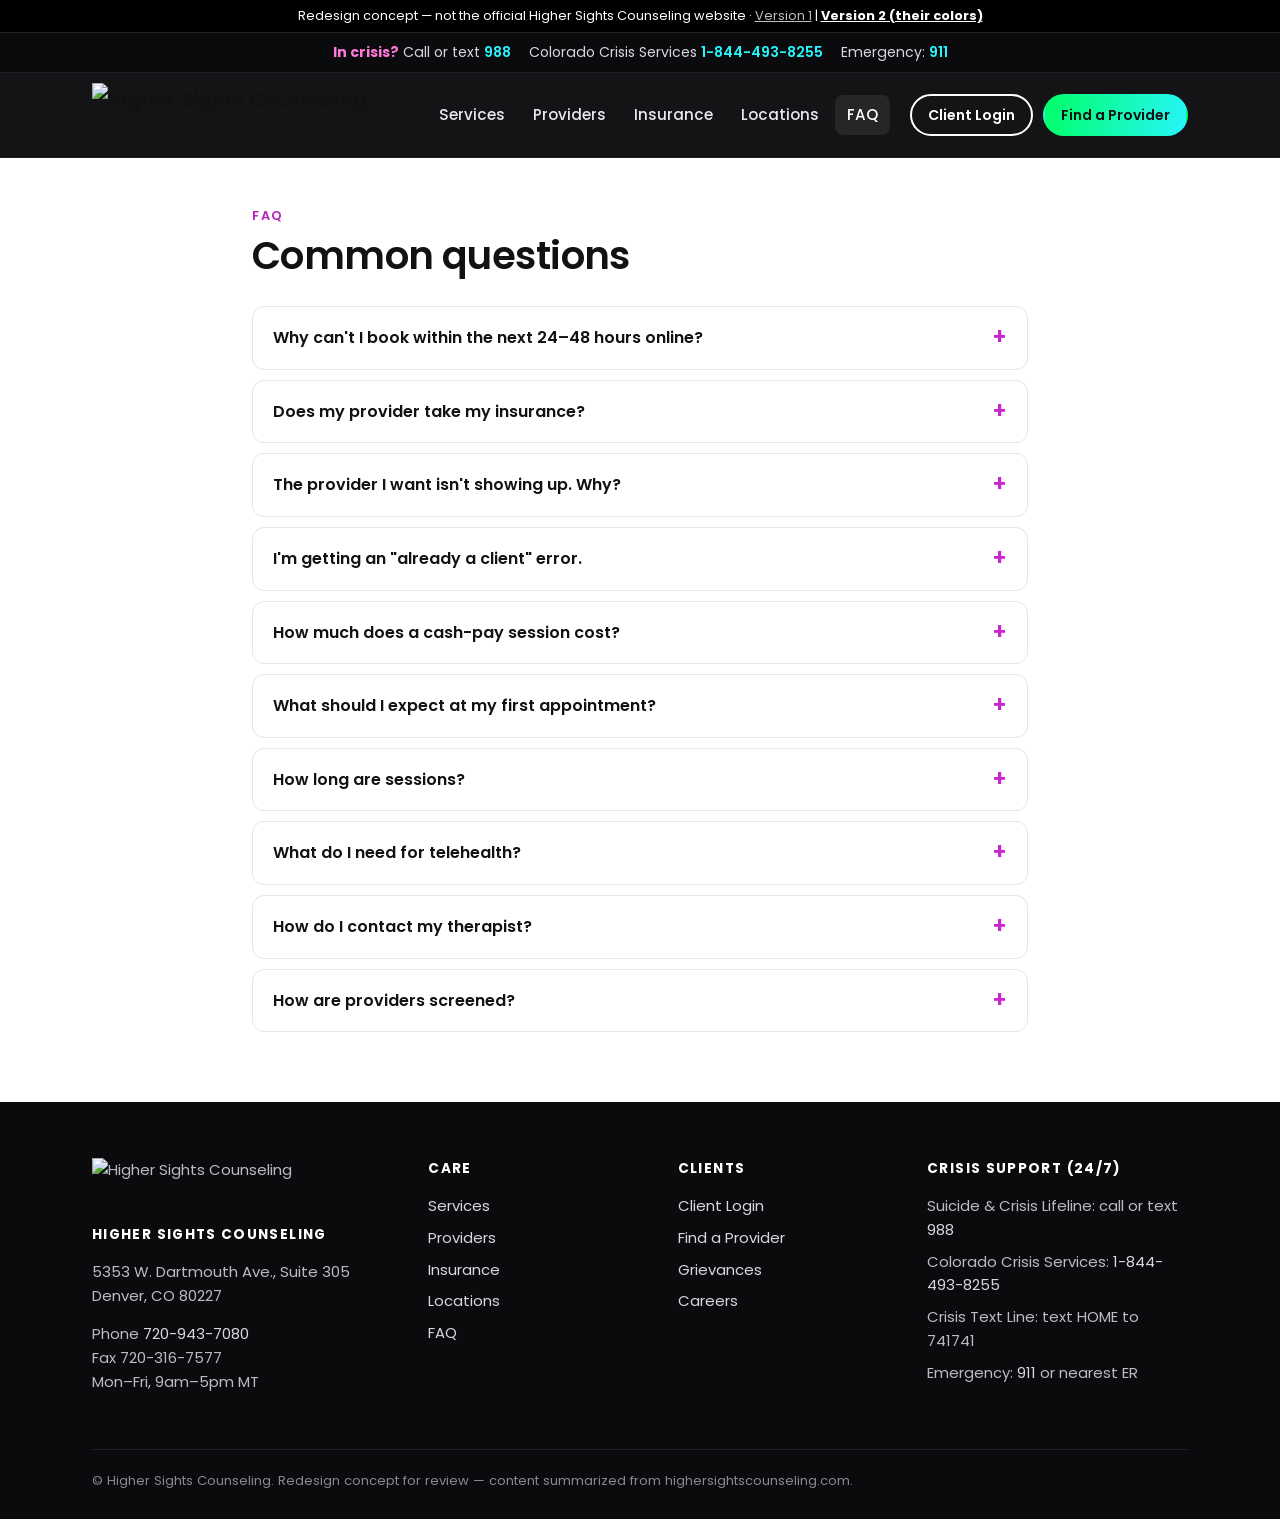
==== faq-v2.html @ 7c248eeb "Move Insurance and FAQ to their own pages; Services above Getting Started" ====
<!DOCTYPE html>
<html lang="en">
<head>
<meta charset="utf-8">
<meta name="viewport" content="width=device-width,initial-scale=1">
<title>Frequently Asked Questions | Higher Sights Counseling</title>
<meta name="description" content="In-person and online therapy and medication management across Colorado. 150+ providers, most insurance accepted including Medicaid and Medicare.">
<meta name="robots" content="noindex">
<link rel="preconnect" href="https://fonts.googleapis.com"><link rel="preconnect" href="https://fonts.gstatic.com" crossorigin>
<link href="https://fonts.googleapis.com/css2?family=Poppins:wght@400;500;600;700&display=swap" rel="stylesheet">
<link rel="stylesheet" href="style.css?v=7">
<link rel="stylesheet" href="theme-v2.css?v=7">
</head>
<body>
<a class="skip" href="#main">Skip to content</a>
<div class="concept">Redesign concept — not the official Higher Sights Counseling website · <a href="index-v2.html" style="color:inherit;opacity:.75">Version 1</a> | <a href="index-v2.html" style="color:inherit;font-weight:700;text-decoration:underline">Version 2 (their colors)</a></div>
<div class="crisis"><div class="wrap">
  <span><strong>In crisis?</strong> Call or text <a href="tel:988">988</a></span>
  <span>Colorado Crisis Services <a href="tel:18444938255">1-844-493-8255</a></span>
  <span>Emergency: <a href="tel:911">911</a></span>
</div></div>

<header class="site" id="top">
  <div class="wrap">
    <a class="logo" href="index-v2.html"><img src="https://www.highersightscounseling.com/wp-content/uploads/2024/10/highersightstransparent.png" alt="Higher Sights Counseling"></a>
    <button class="menu-btn" aria-expanded="false" onclick="this.closest('header').classList.toggle('open');this.setAttribute('aria-expanded',this.closest('header').classList.contains('open'))">Menu</button>
    <nav class="main" aria-label="Main">
      <a href="index-v2.html#services">Services</a>
      <a href="providers-v2.html">Providers</a>
      <a href="insurance-v2.html">Insurance</a>
      <a href="index-v2.html#locations">Locations</a>
      <a href="faq-v2.html" aria-current="page">FAQ</a>
    </nav>
    <div class="header-cta">
      <a class="btn btn-outline btn-sm" href="https://app.highersightsportal.com">Client Login</a>
      <a class="btn btn-primary btn-sm" href="https://www.highersightscounseling.com/contact/">Find a Provider</a>
    </div>
  </div>
</header>

<main id="main">
<section id="faq" style="padding-top:48px">
  <div class="wrap" style="max-width:820px">
    <div class="section-head"><div class="eyebrow">FAQ</div><h2>Common questions</h2></div>
    <details><summary>Why can't I book within the next 24–48 hours online?</summary><p>Your provider needs time to accept the request and we need to verify your insurance. Once you're confirmed, you can message your provider in the portal to ask about an earlier time.</p></details>
    <details><summary>Does my provider take my insurance?</summary><p>Most plans are accepted, but each one is verified individually. Check the billing NPI on your provider's profile and call your insurer to confirm they're in network — appointments may be canceled if a provider can't accept your plan.</p></details>
    <details><summary>The provider I want isn't showing up. Why?</summary><p>They may not take your insurance, may not treat your specific concern, or may not have openings. Try another provider, choose telehealth to see more options, or join the waitlist.</p></details>
    <details><summary>I'm getting an "already a client" error.</summary><p>The portal allows one email address per provider relationship. Use a different email to request a new provider, or call the front desk for help.</p></details>
    <details><summary>How much does a cash-pay session cost?</summary><p>It depends on the provider and session length. The matching questionnaire shows each available provider's rate.</p></details>
    <details><summary>What should I expect at my first appointment?</summary><p>Arrive 10 minutes early (or join your video link early). Your provider will ask about your background and what brought you in, and you'll set goals together. You can skip anything you're not ready to talk about.</p></details>
    <details><summary>How long are sessions?</summary><p>Consultations are 10–15 minutes, standard sessions about 50 minutes, and first assessments up to 75 minutes.</p></details>
    <details><summary>What do I need for telehealth?</summary><p>A device with a camera, a reliable internet connection, and a private space where you can talk freely.</p></details>
    <details><summary>How do I contact my therapist?</summary><p>Current clients: <a href="https://app.highersightsportal.com">log in to the client portal</a> and use the Chat icon. The front desk answers calls and emails only during office hours — in an emergency, call 911 or 988.</p></details>
    <details><summary>How are providers screened?</summary><p>Every provider is interviewed, passes federal and state background checks (re-run monthly), and has three professional references and their licensing-board history reviewed.</p></details>
  </div>
</section>
</main>

<footer class="site">
  <div class="wrap">
    <div class="cols">
      <div>
        <img class="footer-logo" src="https://www.highersightscounseling.com/wp-content/uploads/2024/10/highersightstransparent.png" alt="Higher Sights Counseling">
        <h4>Higher Sights Counseling</h4>
        <p>5353 W. Dartmouth Ave., Suite 305<br>Denver, CO 80227</p>
        <p>Phone <a href="tel:17209437080">720-943-7080</a><br>Fax 720-316-7577<br>Mon–Fri, 9am–5pm MT</p>
      </div>
      <div>
        <h4>Care</h4>
        <ul><li><a href="index-v2.html#services">Services</a></li><li><a href="providers-v2.html">Providers</a></li><li><a href="insurance-v2.html">Insurance</a></li><li><a href="index-v2.html#locations">Locations</a></li><li><a href="faq-v2.html">FAQ</a></li></ul>
      </div>
      <div>
        <h4>Clients</h4>
        <ul><li><a href="https://app.highersightsportal.com">Client Login</a></li><li><a href="https://www.highersightscounseling.com/contact/">Find a Provider</a></li><li><a href="https://www.highersightscounseling.com/grievance/">Grievances</a></li><li><a href="https://www.highersightscounseling.com/careers/">Careers</a></li></ul>
      </div>
      <div>
        <h4>Crisis support (24/7)</h4>
        <ul>
          <li>Suicide &amp; Crisis Lifeline: call or text <a href="tel:988">988</a></li>
          <li>Colorado Crisis Services: <a href="tel:18444938255">1-844-493-8255</a></li>
          <li>Crisis Text Line: text HOME to 741741</li>
          <li>Emergency: <a href="tel:911">911</a> or nearest ER</li>
        </ul>
      </div>
    </div>
    <div class="fine">© Higher Sights Counseling. Redesign concept for review — content summarized from highersightscounseling.com.</div>
  </div>
</footer>

<script src="providers.js?v=5"></script>
</body>
</html>
---- style.css ----
:root{
  --ink:#1d2b33; --muted:#5a6b73; --line:#e3e8e6;
  --bg:#fbfaf7; --card:#ffffff; --sand:#f3eee5; --sage:#e8efe9;
  --brand:#1f5c63; --brand-dark:#16454a; --accent:#c9824a;
  --radius:14px; --shadow:0 1px 2px rgba(0,0,0,.04),0 6px 20px rgba(20,40,45,.06);
  --serif:"Fraunces",Georgia,serif; --sans:"Inter",system-ui,-apple-system,Segoe UI,Roboto,sans-serif;
}
*{box-sizing:border-box}
html{scroll-behavior:smooth}
body{margin:0;font-family:var(--sans);color:var(--ink);background:var(--bg);line-height:1.6;font-size:17px}
img{max-width:100%;display:block}
a{color:var(--brand)}
a:hover{color:var(--brand-dark)}
.wrap{max-width:1140px;margin:0 auto;padding:0 22px}
h1,h2,h3{font-family:var(--serif);font-weight:600;line-height:1.15;margin:0 0 .5em;letter-spacing:-.01em}
h1{font-size:clamp(2.2rem,5vw,3.6rem)}
h2{font-size:clamp(1.7rem,3.2vw,2.4rem)}
h3{font-size:1.2rem}
p{margin:0 0 1em}
.eyebrow{font-size:.8rem;font-weight:600;letter-spacing:.12em;text-transform:uppercase;color:var(--accent);margin-bottom:.6em}
.lead{font-size:1.15rem;color:var(--muted);max-width:640px}
.skip{position:absolute;left:-999px}.skip:focus{left:12px;top:12px;background:#fff;padding:8px 12px;z-index:100}

/* concept ribbon + crisis bar */
.concept{background:#2b2b2b;color:#fff;font-size:.8rem;text-align:center;padding:6px 12px}
.crisis{background:var(--sand);font-size:.88rem;border-bottom:1px solid var(--line)}
.crisis .wrap{display:flex;gap:18px;flex-wrap:wrap;justify-content:center;padding-top:8px;padding-bottom:8px}
.crisis strong{color:#8a3b1a}
.crisis a{font-weight:600;text-decoration:none}

/* header */
header.site{position:sticky;top:0;z-index:50;background:rgba(251,250,247,.94);backdrop-filter:blur(8px);border-bottom:1px solid var(--line)}
header.site .wrap{display:flex;align-items:center;gap:20px;height:72px}
.logo{display:flex;align-items:center;gap:10px;text-decoration:none;color:var(--ink);font-family:var(--serif);font-size:1.3rem;font-weight:600;white-space:nowrap}
.logo .mark{width:34px;height:34px;border-radius:50%;background:var(--brand);display:grid;place-items:center}
.logo .mark svg{width:20px;height:20px}
nav.main{display:flex;gap:4px;margin-left:auto}
nav.main a{padding:8px 12px;border-radius:8px;text-decoration:none;color:var(--ink);font-size:.95rem;font-weight:500}
nav.main a:hover,nav.main a[aria-current]{background:var(--sage);color:var(--brand-dark)}
.header-cta{display:flex;gap:10px}
.menu-btn{display:none;margin-left:auto;background:none;border:1px solid var(--line);border-radius:8px;padding:8px 12px;font:inherit;cursor:pointer}

.btn{display:inline-flex;align-items:center;gap:8px;padding:12px 20px;border-radius:999px;font-weight:600;font-size:.95rem;text-decoration:none;border:2px solid transparent;cursor:pointer;transition:.15s}
.btn-primary{background:var(--brand);color:#fff}
.btn-primary:hover{background:var(--brand-dark);color:#fff}
.btn-outline{border-color:var(--brand);color:var(--brand);background:transparent}
.btn-outline:hover{background:var(--brand);color:#fff}
.btn-sm{padding:8px 16px;font-size:.88rem}

/* hero */
.hero{padding:72px 0 64px;background:radial-gradient(1200px 500px at 85% 0%,var(--sage),transparent 60%)}
.hero .grid{display:grid;grid-template-columns:1.2fr 1fr;gap:48px;align-items:center}
.hero .actions{display:flex;gap:12px;flex-wrap:wrap;margin:28px 0 32px}
.facts{display:flex;gap:28px;flex-wrap:wrap;color:var(--muted);font-size:.92rem}
.facts b{display:block;font-family:var(--serif);font-size:1.6rem;color:var(--ink)}
.hero-card{background:var(--card);border-radius:22px;box-shadow:var(--shadow);padding:28px;border:1px solid var(--line)}
.hero-card h3{margin-bottom:14px}
.hero-card a.row{display:flex;justify-content:space-between;align-items:center;padding:14px 16px;border-radius:12px;background:var(--bg);margin-bottom:10px;text-decoration:none;color:var(--ink);font-weight:500;border:1px solid var(--line)}
.hero-card a.row:hover{border-color:var(--brand);color:var(--brand)}
.hero-card small{color:var(--muted)}

section{padding:60px 0}
section.alt{background:var(--card);border-top:1px solid var(--line);border-bottom:1px solid var(--line)}
.section-head{margin-bottom:28px}

/* steps */
.steps{display:grid;grid-template-columns:repeat(3,1fr);gap:22px;counter-reset:s}
.step{background:var(--bg);border:1px solid var(--line);border-radius:var(--radius);padding:26px}
.step::before{counter-increment:s;content:counter(s);display:grid;place-items:center;width:38px;height:38px;border-radius:50%;background:var(--brand);color:#fff;font-weight:700;margin-bottom:14px}
.step p{color:var(--muted);margin:0}

/* services */
.cards{display:grid;grid-template-columns:repeat(auto-fill,minmax(250px,1fr));gap:18px}
.card{background:var(--card);border:1px solid var(--line);border-radius:var(--radius);padding:24px;box-shadow:var(--shadow)}
.card .icon{width:44px;height:44px;border-radius:12px;background:var(--sage);display:grid;place-items:center;margin-bottom:14px;font-size:1.3rem}
.card p{color:var(--muted);font-size:.95rem;margin:0}

/* insurance */
.two{display:grid;grid-template-columns:1fr 1fr;gap:40px;align-items:start}
.pill-list{display:flex;flex-wrap:wrap;gap:8px;list-style:none;padding:0;margin:0 0 18px}
.pill-list li{background:var(--sage);color:var(--brand-dark);padding:7px 14px;border-radius:999px;font-size:.9rem;font-weight:500}
.note{background:var(--sand);border-radius:var(--radius);padding:20px 22px;font-size:.95rem}
.note ul{margin:.4em 0 0;padding-left:1.2em}

/* locations */
.office{background:var(--card);border:1px solid var(--line);border-radius:var(--radius);padding:26px;box-shadow:var(--shadow)}
.office dl{display:grid;grid-template-columns:110px 1fr;gap:8px 14px;margin:0}
.office dt{color:var(--muted);font-size:.9rem}
.office dd{margin:0}
.cities{columns:2;column-gap:28px;font-size:.95rem;color:var(--muted)}
.cities b{color:var(--ink)}

/* faq */
details{background:var(--card);border:1px solid var(--line);border-radius:12px;margin-bottom:10px;padding:0 20px}
summary{cursor:pointer;padding:18px 0;font-weight:600;list-style:none;display:flex;justify-content:space-between;gap:16px}
summary::-webkit-details-marker{display:none}
summary::after{content:"+";font-size:1.4rem;line-height:1;color:var(--brand)}
details[open] summary::after{content:"–"}
details p{color:var(--muted);margin:0 0 18px}

/* cta band */
.band{background:var(--brand);color:#fff;border-radius:22px;padding:48px;display:flex;justify-content:space-between;align-items:center;gap:24px;flex-wrap:wrap}
.band h2{color:#fff;margin:0}
.band p{color:#d6e6e6;margin:.4em 0 0}
.band .btn-primary{background:#fff;color:var(--brand-dark)}

/* footer */
footer.site{background:#15262b;color:#c4d1d3;padding:56px 0 28px;font-size:.93rem}
footer.site .cols{display:grid;grid-template-columns:1.4fr 1fr 1fr 1.2fr;gap:32px}
footer.site h4{color:#fff;font-family:var(--sans);font-size:.85rem;letter-spacing:.1em;text-transform:uppercase;margin:0 0 14px}
footer.site a{color:#c4d1d3;text-decoration:none}
footer.site a:hover{color:#fff}
footer.site ul{list-style:none;padding:0;margin:0}
footer.site li{margin-bottom:8px}
footer.site .fine{border-top:1px solid #2c4248;margin-top:40px;padding-top:20px;font-size:.82rem;color:#8ea2a6}

/* providers page */
.dir-tools{position:sticky;top:72px;z-index:20;background:var(--bg);padding:16px 0;border-bottom:1px solid var(--line)}
.search{width:100%;padding:14px 18px;font:inherit;border:1px solid var(--line);border-radius:12px;background:#fff}
.search:focus{outline:2px solid var(--brand);border-color:transparent}
.chips{display:flex;gap:8px;flex-wrap:wrap;margin-top:12px}
.chip{border:1px solid var(--line);background:#fff;border-radius:999px;padding:6px 14px;font:inherit;font-size:.88rem;cursor:pointer}
.chip[aria-pressed=true]{background:var(--brand);border-color:var(--brand);color:#fff}
.count{color:var(--muted);font-size:.9rem;margin-top:10px}
.pgrid{display:grid;grid-template-columns:repeat(auto-fill,minmax(250px,1fr));gap:18px;padding:28px 0}
.pcard{background:#fff;border:1px solid var(--line);border-radius:var(--radius);overflow:hidden;display:flex;flex-direction:column}
.pcard .ph{aspect-ratio:1/1;background:var(--sage);display:grid;place-items:center;font-family:var(--serif);font-size:2.4rem;color:var(--brand)}
.pcard .ph img{width:100%;height:100%;object-fit:cover}
.pcard .body{padding:16px 18px 20px;display:flex;flex-direction:column;flex:1}
.pcard h3{font-size:1.1rem;margin:0}
.pcard .cred{color:var(--accent);font-size:.82rem;font-weight:600;margin:2px 0 4px}
.pcard .prac{color:var(--muted);font-size:.85rem;margin-bottom:10px}
.tags{display:flex;flex-wrap:wrap;gap:5px;margin-bottom:14px}
.tags span{background:var(--bg);border:1px solid var(--line);border-radius:6px;padding:2px 8px;font-size:.76rem;color:var(--muted)}
.pcard .btn{margin-top:auto;align-self:flex-start}

@media (max-width:960px){
  nav.main,.header-cta{display:none}
  .menu-btn{display:block}
  header.site.open nav.main,header.site.open .header-cta{display:flex}
  header.site.open .wrap{height:auto;flex-wrap:wrap;padding-top:14px;padding-bottom:14px}
  header.site.open nav.main{flex-direction:column;width:100%;order:3}
  header.site.open .header-cta{width:100%;order:4}
  .hero .grid,.two{grid-template-columns:1fr}
  .steps{grid-template-columns:1fr}
  footer.site .cols{grid-template-columns:1fr 1fr}
  .band{padding:32px}
  .dir-tools{top:72px}
}
@media (max-width:560px){
  .crisis .wrap{gap:2px 14px;font-size:.8rem;padding-top:6px;padding-bottom:6px}
  .concept{font-size:.72rem;padding:4px 10px}
  .cities{columns:1}
  footer.site .cols{grid-template-columns:1fr}
  .office dl{grid-template-columns:1fr}
  .office dt{margin-top:6px}
}

/* services: title + tab list on the left, detail panel on the right — sized to fit one screen */
#services{padding:44px 0;scroll-margin-top:72px}
.svc-tabs{display:grid;grid-template-columns:270px 1fr;gap:32px;align-items:start}
.svc-side h2{margin-bottom:18px}
.svc-list{display:flex;flex-direction:column;gap:2px}
.svc-list button{display:block;text-align:left;width:100%;padding:9px 14px;border:1px solid transparent;border-radius:10px;background:transparent;font:inherit;font-weight:500;font-size:.95rem;line-height:1.35;color:var(--ink);cursor:pointer;transition:background .15s,border-color .15s}
.svc-list button:hover{background:var(--sage)}
.svc-list button[aria-selected=true]{background:var(--card);border-color:var(--line);color:var(--brand-dark);font-weight:600;box-shadow:inset 4px 0 0 var(--brand),var(--shadow)}
.svc-panel{background:var(--card);border:1px solid var(--line);border-radius:18px;overflow:hidden;box-shadow:var(--shadow)}
.svc-panel.fade{animation:svcFade .25s ease-out}
@keyframes svcFade{from{opacity:0;transform:translateY(6px)}to{opacity:1;transform:none}}
.svc-photo{width:100%;aspect-ratio:16/8;object-fit:cover;background:var(--sage)}
.svc-text{padding:16px 24px 18px}
.svc-text h3{font-size:1.3rem;margin-bottom:.25em}
.svc-intro{font-size:.95rem;line-height:1.5;color:var(--muted);margin-bottom:.6em}
.svc-cols{display:grid;grid-template-columns:1fr 1fr;gap:20px;margin:0 0 12px}
.svc-cols h4{font-family:var(--sans);font-size:.75rem;letter-spacing:.1em;text-transform:uppercase;color:var(--accent);margin:0 0 6px}
.svc-cols ul{margin:0;padding-left:1.1em;color:var(--muted);font-size:.9rem;line-height:1.45}
.svc-cols li{margin-bottom:2px}
.svc-foot{display:flex;gap:10px;flex-wrap:wrap}
.svc-foot .btn{padding:10px 18px;font-size:.9rem}
@media (max-width:860px){
  .svc-tabs{grid-template-columns:1fr;gap:14px}
  .svc-side h2{margin-bottom:12px}
  .svc-list{flex-direction:row;overflow-x:auto;padding-bottom:6px;scrollbar-width:thin}
  .svc-list button{width:auto;white-space:nowrap;flex:none;border-color:var(--line);background:var(--card)}
  .svc-list button[aria-selected=true]{box-shadow:inset 0 -3px 0 var(--brand)}
  .svc-cols{grid-template-columns:1fr;gap:12px}
  .svc-text{padding:18px}
}

/* "second home" careers section */
.join{display:grid;grid-template-columns:1fr 1fr;min-height:380px;padding:0}
.join-photo{background-size:cover;background-position:center;min-height:280px;background-color:var(--sage)}
.join-text{background:linear-gradient(120deg,var(--brand) 0%,var(--brand-dark) 100%);color:#fff;padding:56px clamp(24px,5vw,72px);display:flex;flex-direction:column;justify-content:center;align-items:flex-start}
.join-text h2{color:#fff;font-size:clamp(1.7rem,3vw,2.4rem);max-width:520px}
.join-text p{color:#e3eeee;max-width:520px;margin-bottom:1.4em}
.join-text .btn-primary{background:#fff;color:var(--brand-dark)}
@media (max-width:860px){.join{grid-template-columns:1fr}.join-text{padding:36px 22px}}

/* "What do you need today?" choices blend into the box */
.hero-card a.row{background:transparent;border-color:rgba(29,43,51,.18)}
.hero-card a.row:hover{background:rgba(255,255,255,.35)}
---- theme-v2.css ----
/* Version 2: same layout and button shapes as version 1, recolored with
   Higher Sights' own palette (black, green-to-cyan gradient, magenta, blue),
   their Poppins font, their logo, and their aurora banner photo. */
:root{
  --ink:#131113; --muted:#55525a; --line:#e6e4ec;
  --bg:#ffffff; --card:#ffffff; --sand:#f5f0f8; --sage:#eef1fd;
  --brand:#3d5fd6; --brand-dark:#2a46ad; --accent:#b51fbe;
  --black:#0b0a0d; --green:#00ff66; --cyan:#27f5fb; --magenta:#c825d1; --blue:#547ee8;
  --grad:linear-gradient(105deg,var(--green) 0%,var(--cyan) 100%);
  --serif:"Poppins",Arial,Helvetica,sans-serif; --sans:"Poppins",Arial,Helvetica,sans-serif;
}
body{font-size:16px}
h1,h2,h3{font-weight:600;letter-spacing:-.015em}

/* black top: concept bar, crisis bar, header */
.concept{background:#000;border-bottom:1px solid #222}
.concept a{color:var(--cyan)}
.crisis{background:var(--black);color:#d9d7de;border-bottom:1px solid #1f1d22}
.crisis strong{color:#ff7ad9}
.crisis a{color:var(--cyan)}
header.site{background:rgba(11,10,13,.96);border-bottom:1px solid #1f1d22}
header.site .wrap{height:84px}
.logo img{height:64px;width:auto}
nav.main a{color:#e9e8ee}
nav.main a:hover,nav.main a[aria-current]{background:rgba(255,255,255,.08);color:#fff}
header.site .btn-outline{border-color:#fff;color:#fff}
header.site .btn-outline:hover{background:#fff;color:var(--ink)}
.menu-btn{color:#fff;border-color:#444}

/* buttons: same pill shape, their gradient */
.btn-primary{background:var(--grad);color:var(--ink)}
.btn-primary:hover{background:var(--grad);color:var(--ink);filter:brightness(1.07);box-shadow:0 4px 18px rgba(39,245,251,.35)}
.btn-outline{border-color:var(--ink);color:var(--ink)}
.btn-outline:hover{background:var(--ink);color:#fff}

/* hero with their aurora photo */
.hero{padding:150px 0 140px;color:#fff;
  background:linear-gradient(90deg,rgba(8,6,12,.72) 0%,rgba(8,6,12,.32) 55%,rgba(8,6,12,.08) 100%),
             url("https://www.highersightscounseling.com/wp-content/uploads/2024/10/Group-213-1-r.jpg") center 35%/cover no-repeat,
             var(--black)}
.hero .eyebrow{color:var(--cyan)}
.hero h1{color:#fff;text-shadow:0 2px 24px rgba(0,0,0,.4)}
.hero .lead{color:#e4e2ea}
.hero .btn-outline{border-color:#fff;color:#fff}
.hero .btn-outline:hover{background:#fff;color:var(--ink)}
.facts{color:#c9c6d1}
.facts b{color:#fff}
.hero-card{border:none;box-shadow:0 20px 60px rgba(0,0,0,.45);color:var(--ink)}
.hero-card h3{color:var(--ink)}
.hero-card a.row:hover{border-color:var(--magenta);color:var(--magenta)}

/* sections */
.eyebrow{color:var(--accent)}
section.alt{background:#faf9fc}
.step::before{background:var(--grad);color:var(--ink)}
.step{background:#fff}
.card .icon{background:var(--sage)}
.pill-list li{background:var(--sage);color:#2a3f9a}
.band{background:linear-gradient(90deg,var(--magenta) 0%,var(--blue) 100%)}
.band p{color:#f3ecff}
.band .btn-primary{background:#fff;color:var(--ink)}
summary::after{color:var(--magenta)}

/* footer */
footer.site{background:var(--black);color:#bdbac6}
footer.site a{color:#d8d6df}
footer.site a:hover{color:var(--cyan)}
footer.site .fine{border-top-color:#232028;color:#8a8794}
footer.site .footer-logo{height:52px;width:auto;margin-bottom:14px}

/* provider directory */
.chip[aria-pressed=true]{background:var(--ink);border-color:var(--ink);color:#fff}
.search:focus{outline-color:var(--blue)}
.pcard .ph{background:var(--sage);color:var(--blue)}
.pcard .cred{color:var(--accent)}
.dir-tools{top:84px}
@media (max-width:960px){.dir-tools{top:84px}}

/* "What do you need today?" box uses the Find a Provider gradient */
.hero-card{background:var(--grad)}
.hero-card h3,.hero-card small{color:var(--ink)}
.hero-card a.row{background:transparent;border-color:rgba(19,17,19,.25);color:var(--ink)}
.hero-card a.row:hover{background:rgba(255,255,255,.25);border-color:var(--ink);color:var(--ink)}

/* services tabs: dark section like theirs, gradient underline on the active tab */
#services{background:radial-gradient(900px 420px at 15% 0%,rgba(200,37,209,.18),transparent 60%),radial-gradient(900px 420px at 95% 100%,rgba(39,245,251,.12),transparent 60%),var(--black);color:#fff}
#services h2{color:#fff}
#services .lead{color:#c9c6d1}
#services .eyebrow{color:var(--cyan)}
.svc-list button{color:#d9d7e0}
.svc-list button:hover{background:rgba(255,255,255,.06)}
.svc-list button[aria-selected=true]{background:rgba(255,255,255,.08);border-color:rgba(255,255,255,.12);color:#fff;box-shadow:inset 4px 0 0 var(--cyan)}
.svc-panel{background:#16141a;border-color:#2a2730;box-shadow:0 20px 60px rgba(0,0,0,.4)}
.svc-text h3{color:#fff}
.svc-intro,.svc-cols ul{color:#c9c6d1}
.svc-cols h4{color:var(--cyan)}
.svc-panel .btn-outline{border-color:#fff;color:#fff}
.svc-panel .btn-outline:hover{background:#fff;color:var(--ink)}
@media (max-width:860px){
  .svc-list button{background:rgba(255,255,255,.04);border-color:#2a2730}
  .svc-list button[aria-selected=true]{box-shadow:inset 0 -3px 0 var(--cyan)}
}

/* "second home" section in their colors */
.join-text{background:linear-gradient(90deg,var(--blue) 30%,var(--magenta) 130%)}
.join-text p{color:#f1ecfb}
.join-text .btn-primary{background:var(--grad);color:var(--ink)}

/* taller black services section */
#services{padding:100px 0}
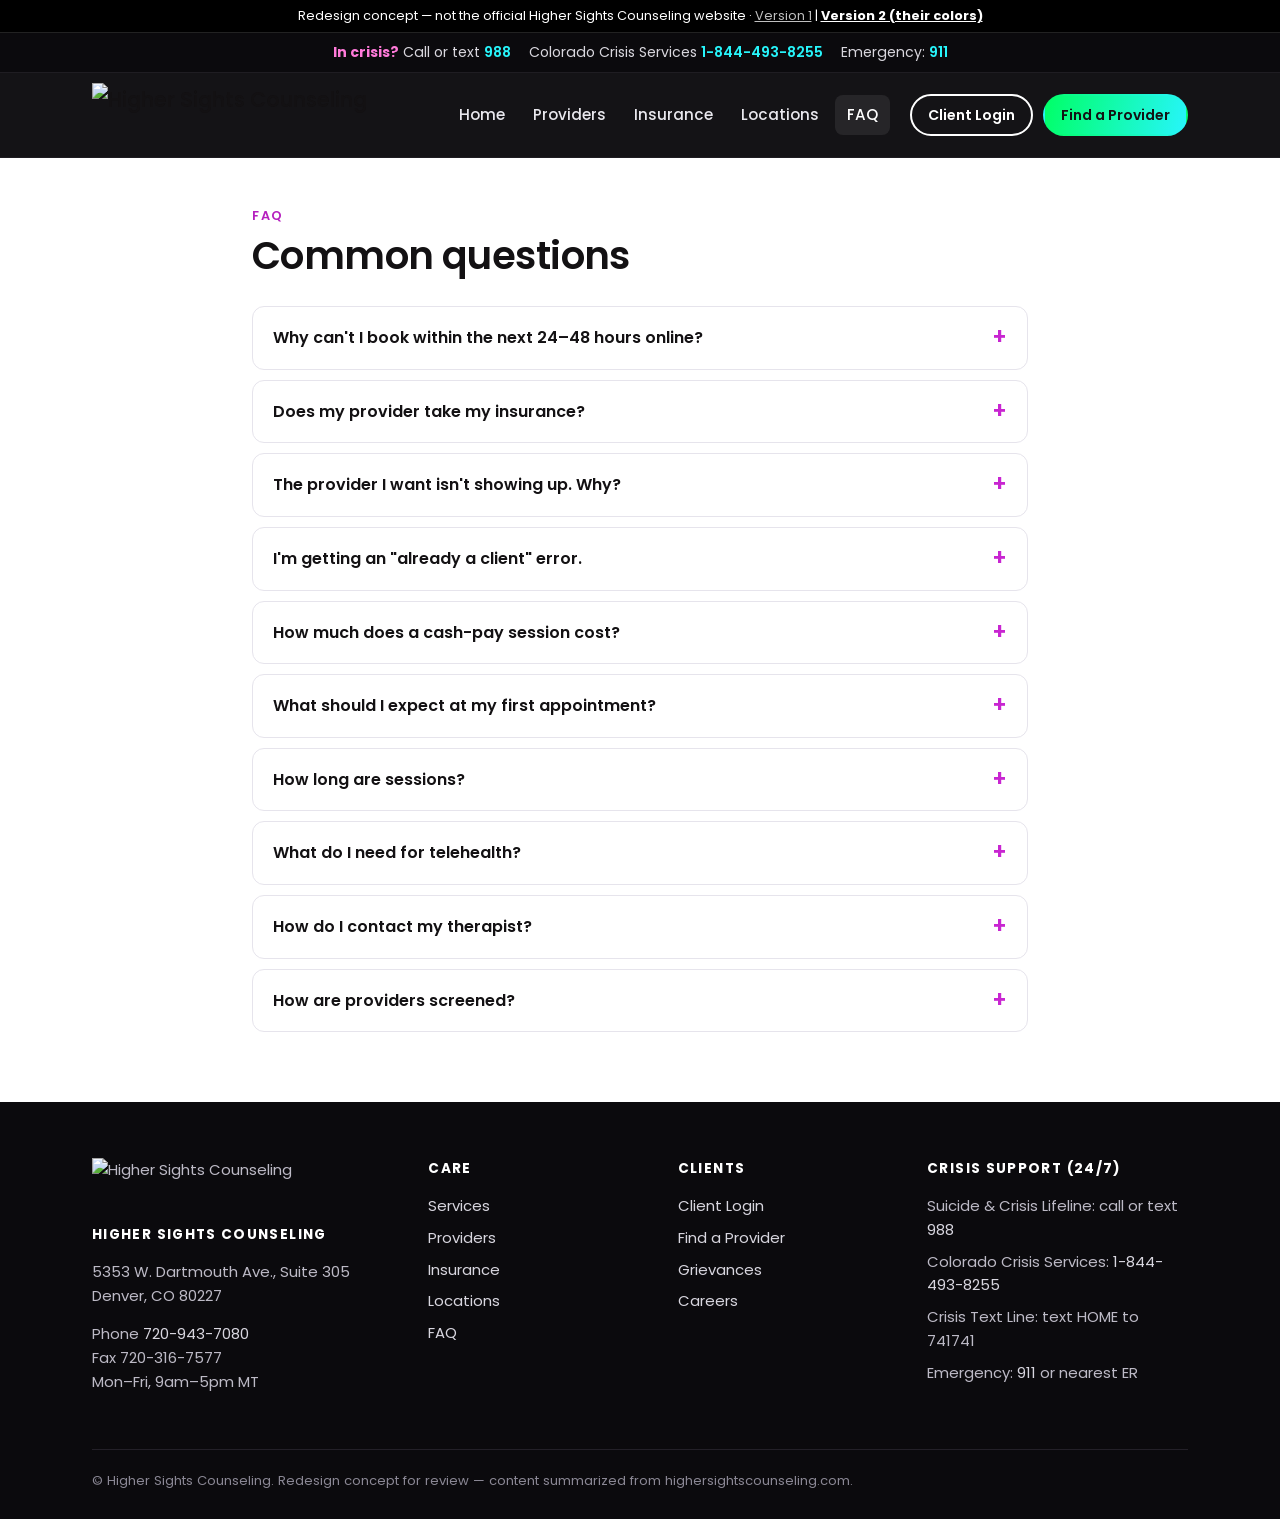
==== commit 176c8a79: "Locations on its own page, menu 'Services' renamed to Home, fix version switcher links" ====
--- a/faq-v2.html
+++ b/faq-v2.html
@@ -13,7 +13,7 @@
 </head>
 <body>
 <a class="skip" href="#main">Skip to content</a>
-<div class="concept">Redesign concept — not the official Higher Sights Counseling website · <a href="index-v2.html" style="color:inherit;opacity:.75">Version 1</a> | <a href="index-v2.html" style="color:inherit;font-weight:700;text-decoration:underline">Version 2 (their colors)</a></div>
+<div class="concept">Redesign concept — not the official Higher Sights Counseling website · <a href="faq.html" style="color:inherit;opacity:.75">Version 1</a> | <a href="faq-v2.html" style="color:inherit;font-weight:700;text-decoration:underline">Version 2 (their colors)</a></div>
 <div class="crisis"><div class="wrap">
   <span><strong>In crisis?</strong> Call or text <a href="tel:988">988</a></span>
   <span>Colorado Crisis Services <a href="tel:18444938255">1-844-493-8255</a></span>
@@ -25,10 +25,10 @@
     <a class="logo" href="index-v2.html"><img src="https://www.highersightscounseling.com/wp-content/uploads/2024/10/highersightstransparent.png" alt="Higher Sights Counseling"></a>
     <button class="menu-btn" aria-expanded="false" onclick="this.closest('header').classList.toggle('open');this.setAttribute('aria-expanded',this.closest('header').classList.contains('open'))">Menu</button>
     <nav class="main" aria-label="Main">
-      <a href="index-v2.html#services">Services</a>
+      <a href="index-v2.html">Home</a>
       <a href="providers-v2.html">Providers</a>
       <a href="insurance-v2.html">Insurance</a>
-      <a href="index-v2.html#locations">Locations</a>
+      <a href="locations-v2.html">Locations</a>
       <a href="faq-v2.html" aria-current="page">FAQ</a>
     </nav>
     <div class="header-cta">
@@ -67,7 +67,7 @@
       </div>
       <div>
         <h4>Care</h4>
-        <ul><li><a href="index-v2.html#services">Services</a></li><li><a href="providers-v2.html">Providers</a></li><li><a href="insurance-v2.html">Insurance</a></li><li><a href="index-v2.html#locations">Locations</a></li><li><a href="faq-v2.html">FAQ</a></li></ul>
+        <ul><li><a href="index-v2.html#services">Services</a></li><li><a href="providers-v2.html">Providers</a></li><li><a href="insurance-v2.html">Insurance</a></li><li><a href="locations-v2.html">Locations</a></li><li><a href="faq-v2.html">FAQ</a></li></ul>
       </div>
       <div>
         <h4>Clients</h4>
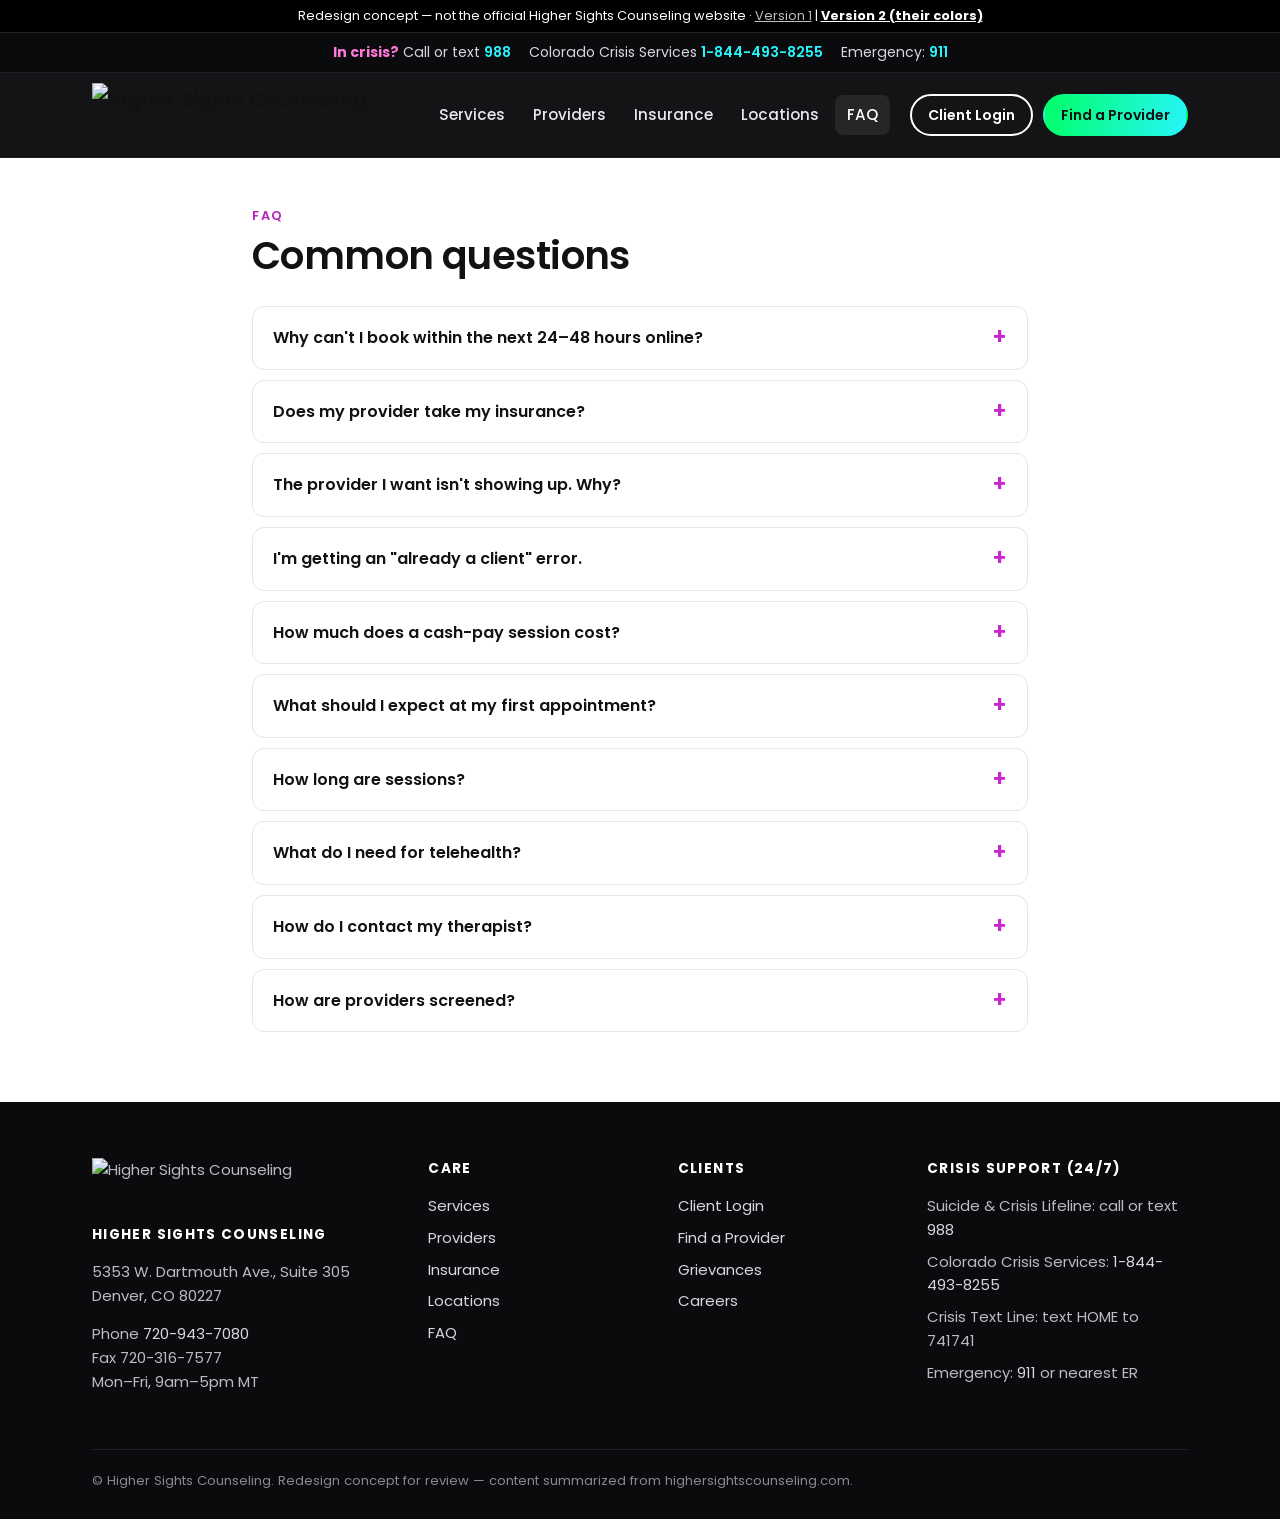
==== commit 30727fbd: "Locations page with every office; menu says Services again; fix version links" ====
--- a/faq-v2.html
+++ b/faq-v2.html
@@ -8,8 +8,8 @@
 <meta name="robots" content="noindex">
 <link rel="preconnect" href="https://fonts.googleapis.com"><link rel="preconnect" href="https://fonts.gstatic.com" crossorigin>
 <link href="https://fonts.googleapis.com/css2?family=Poppins:wght@400;500;600;700&display=swap" rel="stylesheet">
-<link rel="stylesheet" href="style.css?v=7">
-<link rel="stylesheet" href="theme-v2.css?v=7">
+<link rel="stylesheet" href="style.css?v=8">
+<link rel="stylesheet" href="theme-v2.css?v=8">
 </head>
 <body>
 <a class="skip" href="#main">Skip to content</a>
@@ -25,7 +25,7 @@
     <a class="logo" href="index-v2.html"><img src="https://www.highersightscounseling.com/wp-content/uploads/2024/10/highersightstransparent.png" alt="Higher Sights Counseling"></a>
     <button class="menu-btn" aria-expanded="false" onclick="this.closest('header').classList.toggle('open');this.setAttribute('aria-expanded',this.closest('header').classList.contains('open'))">Menu</button>
     <nav class="main" aria-label="Main">
-      <a href="index-v2.html">Home</a>
+      <a href="index-v2.html#services">Services</a>
       <a href="providers-v2.html">Providers</a>
       <a href="insurance-v2.html">Insurance</a>
       <a href="locations-v2.html">Locations</a>
@@ -87,6 +87,6 @@
   </div>
 </footer>
 
-<script src="providers.js?v=5"></script>
+<script src="providers.js?v=8"></script>
 </body>
 </html>
--- a/style.css
+++ b/style.css
@@ -199,3 +199,14 @@
 /* "What do you need today?" choices blend into the box */
 .hero-card a.row{background:transparent;border-color:rgba(29,43,51,.18)}
 .hero-card a.row:hover{background:rgba(255,255,255,.35)}
+
+/* locations page: every other office */
+.loc-grid{display:grid;grid-template-columns:repeat(auto-fill,minmax(260px,1fr));gap:14px;margin-top:8px;align-items:start}
+.loc-card{background:var(--card);border:1px solid var(--line);border-radius:12px;padding:16px 18px}
+.loc-card h3{font-size:1.02rem;margin:0 0 6px}
+.loc-card ul{list-style:none;margin:0;padding:0;font-size:.9rem;color:var(--muted)}
+.loc-card li{margin-bottom:6px}
+.loc-card li:last-child{margin-bottom:0}
+.loc-card a{color:var(--muted);text-decoration:none}
+.loc-card a:hover{text-decoration:underline}
+#locq{margin-top:4px}
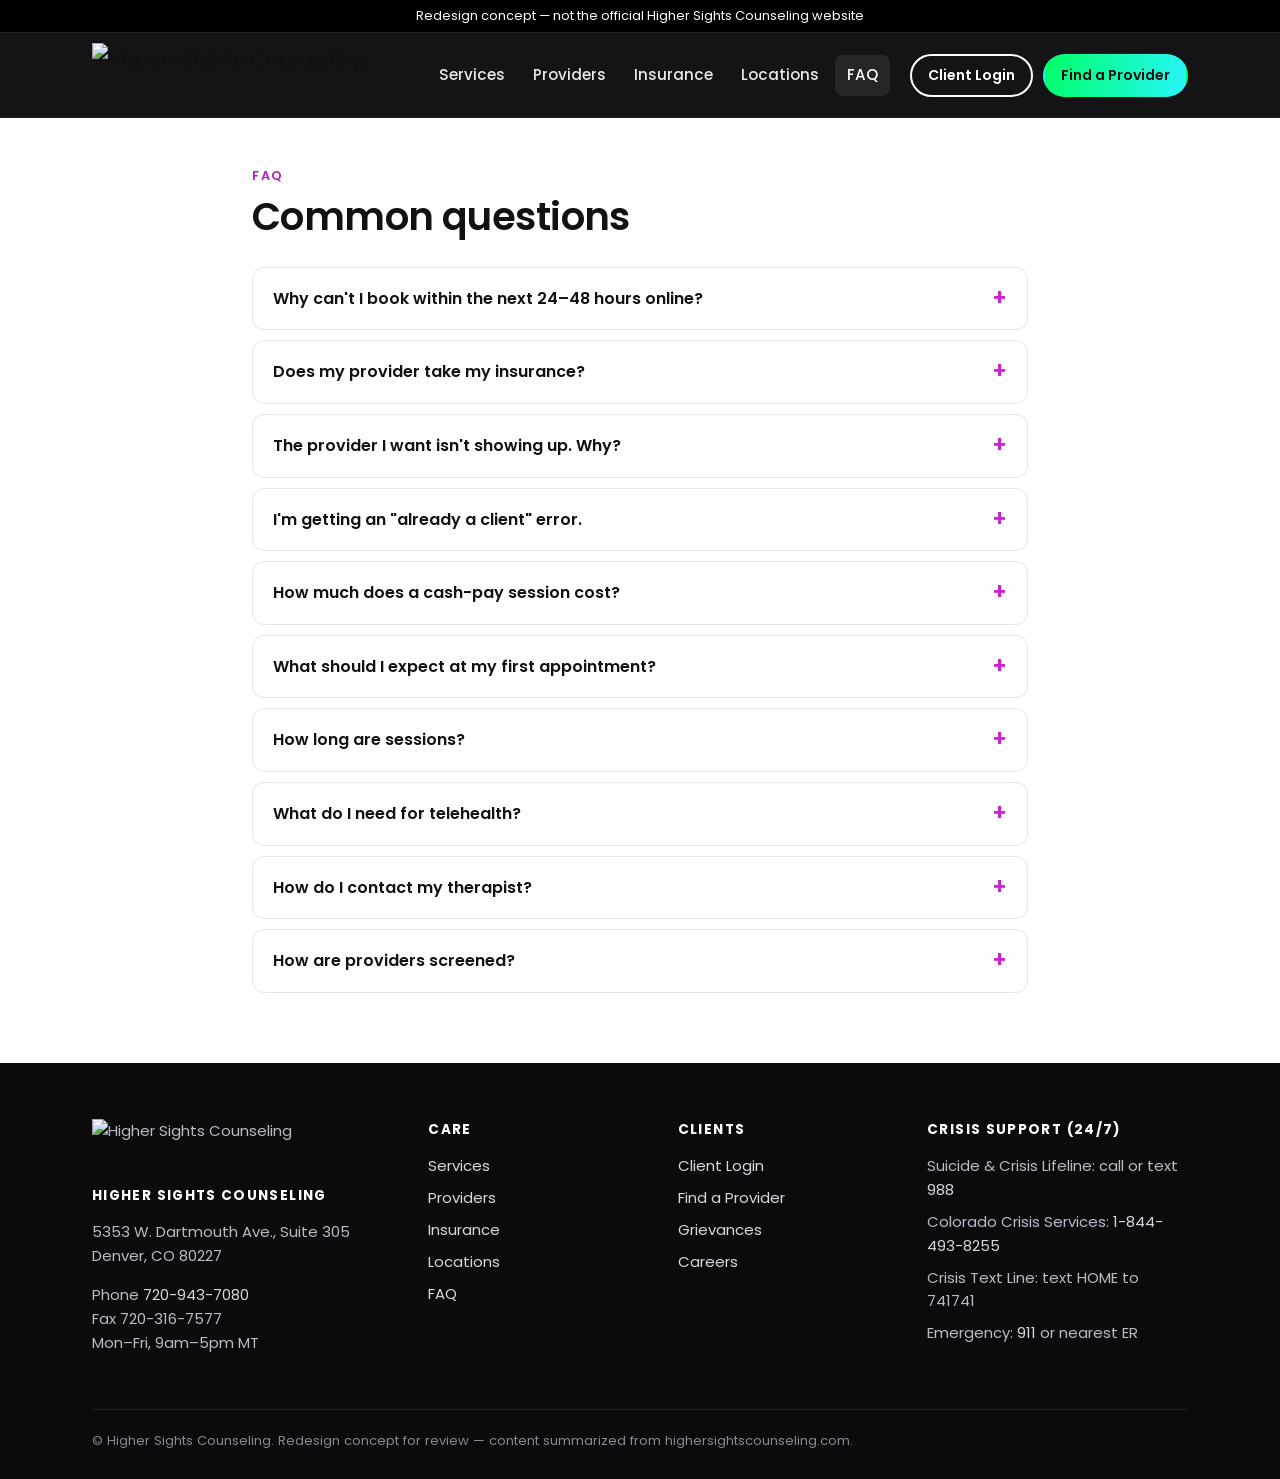
==== commit bb7a3b6e: "Remove top bars; match section heights to Services" ====
--- a/faq-v2.html
+++ b/faq-v2.html
@@ -13,12 +13,7 @@
 </head>
 <body>
 <a class="skip" href="#main">Skip to content</a>
-<div class="concept">Redesign concept — not the official Higher Sights Counseling website · <a href="faq.html" style="color:inherit;opacity:.75">Version 1</a> | <a href="faq-v2.html" style="color:inherit;font-weight:700;text-decoration:underline">Version 2 (their colors)</a></div>
-<div class="crisis"><div class="wrap">
-  <span><strong>In crisis?</strong> Call or text <a href="tel:988">988</a></span>
-  <span>Colorado Crisis Services <a href="tel:18444938255">1-844-493-8255</a></span>
-  <span>Emergency: <a href="tel:911">911</a></span>
-</div></div>
+<div class="concept">Redesign concept — not the official Higher Sights Counseling website</div>
 
 <header class="site" id="top">
   <div class="wrap">
--- a/theme-v2.css
+++ b/theme-v2.css
@@ -108,3 +108,17 @@
 
 /* taller black services section */
 #services{padding:100px 0}
+
+/* Treatment Focus (white section above Services) */
+#treatment-focus{background:#fff;color:var(--ink);padding:90px 0}
+.tf-grid{display:grid;grid-template-columns:1fr 1fr;gap:56px;align-items:center}
+.tf-img{width:100%;height:auto;border-radius:16px;display:block;object-fit:cover}
+.tf-text h2{margin:0 0 16px}
+.tf-text p{color:var(--muted);font-size:1.1rem;line-height:1.7;margin:0 0 28px}
+@media (max-width:820px){.tf-grid{grid-template-columns:1fr;gap:28px}#treatment-focus{padding:60px 0}}
+
+/* Treatment Focus + Getting Started: same padding as Services, content centered; heights matched by script */
+#treatment-focus,#start{display:flex;align-items:center;padding:100px 0}
+#treatment-focus>.wrap,#start>.wrap{width:100%}
+.tf-img{height:clamp(300px,55vh,560px)}
+@media (max-width:820px){#treatment-focus,#start{padding:60px 0}.tf-img{height:auto}}
